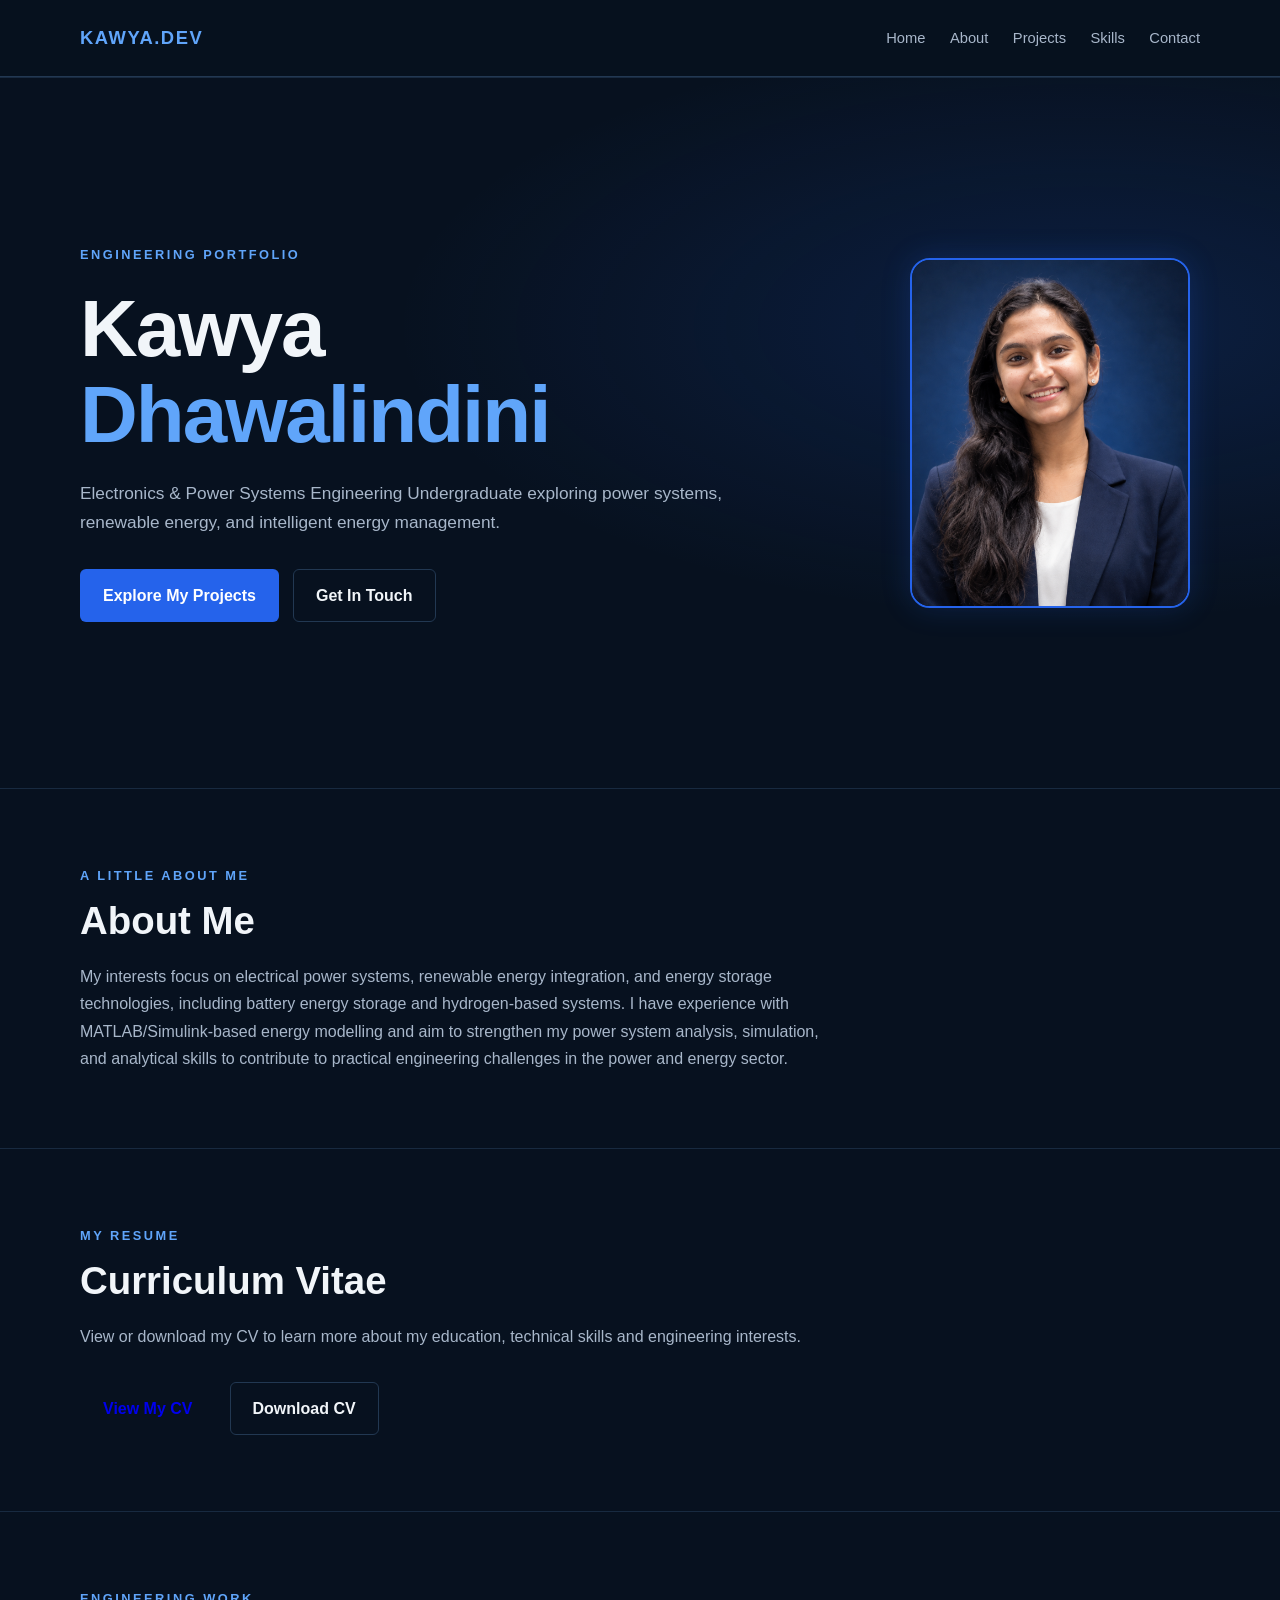
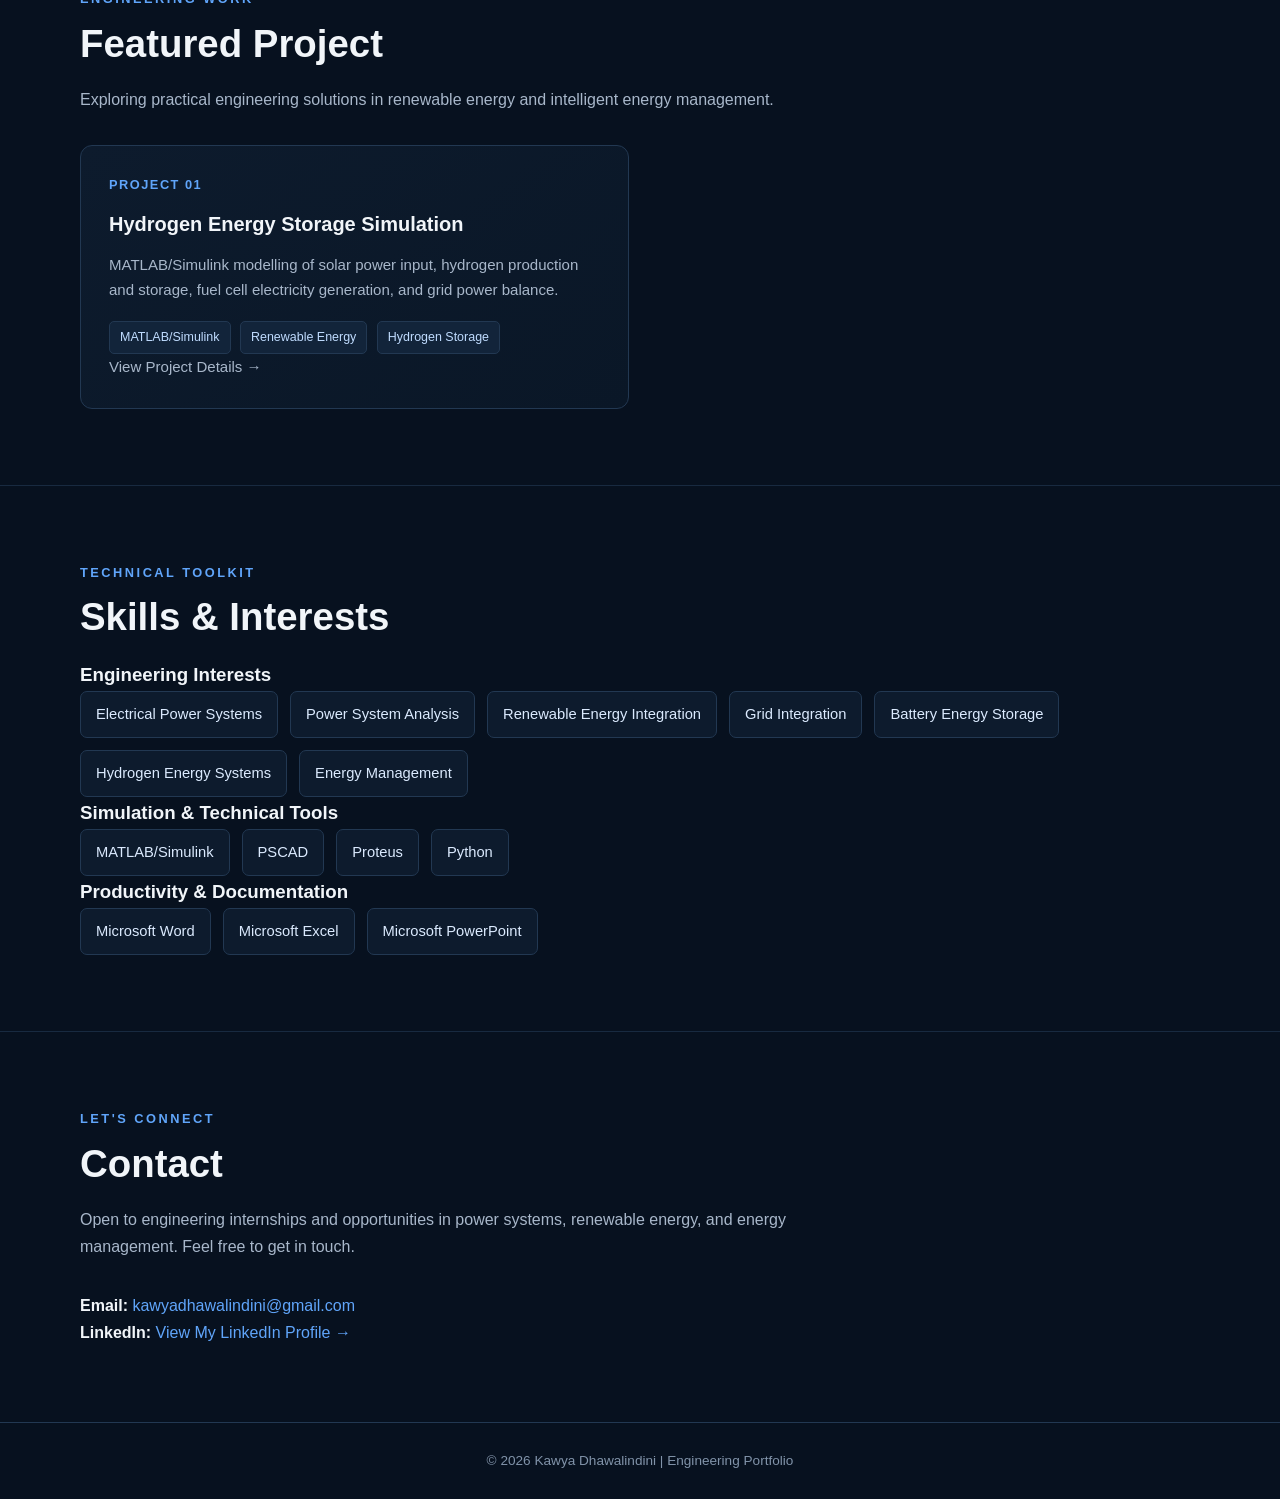
==== index.html @ c5584017 "Add files via upload" ====
<!DOCTYPE html>
<html lang="en">
<head>
    <meta charset="UTF-8">
    <meta name="viewport" content="width=device-width, initial-scale=1.0">
    <title>Kawya Dhawalindini | Engineering Portfolio</title>
    <meta name="description" content="Engineering portfolio showcasing power systems, renewable energy and energy storage projects.">
    <link rel="stylesheet" href="css/style.css">
    </head>

<body>

    <header>
        <div class="container">
            <nav>
                <div class="logo">KAWYA.DEV</div>

                <div>
                    <a href="#home">Home</a>
                    <a href="#about">About</a>
                    <a href="#projects">Projects</a>
                    <a href="#skills">Skills</a>
                    <a href="#contact">Contact</a>
                </div>
            </nav>
        </div>
    </header>

    <main>
       
<section class="hero" id="home">
    <div class="container hero-content">
        <div class="hero-text">
            <div class="eyebrow">Engineering Portfolio</div>

            <h1>
                Kawya<br>
                <span>Dhawalindini</span>
            </h1>

            <p>
                Electronics & Power Systems Engineering Undergraduate exploring power systems, renewable energy, and intelligent energy management. 
            </p>

            <div class="buttons">
                <a href="#projects" class="button primary">
                    Explore My Projects
                </a>

                <a href="#contact" class="button secondary">
                    Get In Touch
                </a>
            </div>
        </div>

        <div class="hero-image">
            <img src="images/profile.png"
                 alt="Kawya Dhawalindini - Engineering Portfolio">
        </div>
    </div>
</section>


       <section id="about">
    <div class="container">
        <div class="section-label">A little about me</div>
        <h2>About Me</h2>

        
<p class="about-text">
    My interests focus on electrical power systems,
    renewable energy integration, and energy storage
    technologies, including battery energy storage and
    hydrogen-based systems. I have experience with
    MATLAB/Simulink-based energy modelling and aim to
    strengthen my power system analysis, simulation, and
    analytical skills to contribute to practical engineering
    challenges in the power and energy sector.
</p>
    </div>
</section>

<section id="cv">
    <div class="container">
        <div class="section-label">My Resume</div>
        <h2>Curriculum Vitae</h2>

        <p class="section-intro">
            View or download my CV to learn more about my
            education, technical skills and engineering interests.
        </p>

        <div class="buttons">
            <a href="cv/Kawya_Dhawalindini_CV.pdf"
               class="button"
               target="_blank"
               rel="noopener noreferrer">
                View My CV
            </a>

           <a href="./cv/Kawya_Dhawalindini_CV.pdf"
   class="button secondary"
   download="Kawya_Dhawalindini_CV.pdf">
    Download CV
</a>
        </div>
    </div>
</section>

       

<section id="projects">
    <div class="container">
        <div class="section-label">Engineering Work</div>
        <h2>Featured Project</h2>

        <p class="section-intro">
            Exploring practical engineering solutions in renewable
            energy and intelligent energy management.
        </p>

        <div class="project-grid">

            <a class="project-card project-card-link"
               href="projects/project-04.html">

                <div class="project-number">PROJECT 01</div>

                <h3>Hydrogen Energy Storage Simulation</h3>

                <p>
                    MATLAB/Simulink modelling of solar power input,
                    hydrogen production and storage, fuel cell
                    electricity generation, and grid power balance.
                </p>

                <span class="tag">MATLAB/Simulink</span>
                <span class="tag">Renewable Energy</span>
                <span class="tag">Hydrogen Storage</span>

                <p class="project-link-text">
                    View Project Details →
                </p>
            </a>

        </div>
    </div>
</section>



      
<section id="skills">
    <div class="container">
        <div class="section-label">Technical Toolkit</div>
        <h2>Skills &amp; Interests</h2>

        <h3>Engineering Interests</h3>
        <div class="skills">
            <span class="skill">Electrical Power Systems</span>
            <span class="skill">Power System Analysis</span>
            <span class="skill">Renewable Energy Integration</span>
            <span class="skill">Grid Integration</span>
            <span class="skill">Battery Energy Storage</span>
            <span class="skill">Hydrogen Energy Systems</span>
            <span class="skill">Energy Management</span>
        </div>

        <h3>Simulation &amp; Technical Tools</h3>
        <div class="skills">
            <span class="skill">MATLAB/Simulink</span>
            <span class="skill">PSCAD</span>
            <span class="skill">Proteus</span>
            <span class="skill">Python</span>
        </div>

        <h3>Productivity &amp; Documentation</h3>
        <div class="skills">
            <span class="skill">Microsoft Word</span>
            <span class="skill">Microsoft Excel</span>
            <span class="skill">Microsoft PowerPoint</span>
        </div>
    </div>
</section>

    
<section id="contact">
    <div class="container">
        <div class="section-label">Let's Connect</div>
        <h2>Contact</h2>

        <p class="section-intro">
            Open to engineering internships and opportunities
            in power systems, renewable energy, and energy
            management. Feel free to get in touch.
        </p>

        <p>
            <strong>Email:</strong>
            <a class="contact-link"
               href="mailto:kawyadhawalindini@gmail.com">
                kawyadhawalindini@gmail.com
            </a>
        </p>

        <p>
            <strong>LinkedIn:</strong>
            <a class="contact-link"
               href="https://www.linkedin.com/in/kawya-dhawalindini-56b00a261"
               target="_blank"
               rel="noopener noreferrer">
                View My LinkedIn Profile →
            </a>
        </p>
    </div>
</section>

    </main>

   
<footer>
    <div class="container">
        &copy; <span id="year"></span> Kawya Dhawalindini
        | Engineering Portfolio
    </div>
</footer>

<script>
    document.getElementById("year").textContent =
        new Date().getFullYear();
</script>


</body>
</html>
---- css/style.css ----
/* ==================================
   KAWYA - ENGINEERING PORTFOLIO
   ================================== */

:root {
    --background: #07111f;
    --surface: #0d1b2d;
    --surface-light: #12243a;
    --border: #223852;
    --text: #f1f5f9;
    --muted: #a8b7ca;
    --blue: #60a5fa;
    --blue-strong: #2563eb;
}

* {
    margin: 0;
    padding: 0;
    box-sizing: border-box;
}

html {
    scroll-behavior: smooth;
    scroll-padding-top: 90px;
}

body {
    font-family: Arial, Helvetica, sans-serif;
    background: var(--background);
    color: var(--text);
    line-height: 1.7;
}

.container {
    width: min(90%, 1120px);
    margin-inline: auto;
}

/* NAVIGATION */

header {
    position: sticky;
    top: 0;
    z-index: 10;
    background: rgba(7, 17, 31, 0.94);
    border-bottom: 1px solid var(--border);
    backdrop-filter: blur(12px);
}

nav {
    min-height: 76px;
    display: flex;
    align-items: center;
    justify-content: space-between;
    gap: 24px;
}

.logo {
    color: var(--blue);
    font-size: 1.15rem;
    font-weight: 800;
    letter-spacing: 1.5px;
    white-space: nowrap;
}

nav a {
    display: inline-block;
    margin-left: 20px;
    color: var(--muted);
    text-decoration: none;
    font-size: 0.92rem;
    transition: color 0.2s ease;
}

nav a:hover,
.contact-link:hover {
    color: var(--blue);
}

/* HERO SECTION */

.hero {
    position: relative;
    min-height: 540px;
    display: flex;
    align-items: center;
    overflow: hidden;
    background:
        radial-gradient(
            ellipse at 85% 35%,
            rgba(37, 99, 235, 0.17),
            transparent 45%
        );
}

.hero .container {
    position: relative;
    z-index: 1;
    padding-block: 90px;
}

.eyebrow,
.section-label {
    color: var(--blue);
    font-size: 0.8rem;
    font-weight: 700;
    letter-spacing: 2.5px;
    text-transform: uppercase;
}

h1 {
    margin: 20px 0;
    font-size: clamp(2.8rem, 7vw, 5rem);
    line-height: 1.08;
    letter-spacing: -2px;
}

h1 span {
    color: var(--blue);
}

.hero p {
    max-width: 650px;
    color: var(--muted);
    font-size: 1.08rem;
}

.buttons {
    display: flex;
    flex-wrap: wrap;
    gap: 14px;
    margin-top: 32px;
}

.button {
    display: inline-block;
    padding: 12px 22px;
    border: 1px solid transparent;
    border-radius: 6px;
    text-decoration: none;
    font-weight: 700;
    transition: 0.2s ease;
}

.primary {
    background: var(--blue-strong);
    color: white;
}

.primary:hover {
    background: #3b82f6;
    transform: translateY(-2px);
}

.secondary {
    border-color: var(--border);
    color: var(--text);
}

.secondary:hover {
    border-color: var(--blue);
    color: var(--blue);
}

/* GENERAL SECTIONS */

section {
    padding-block: 76px;
    border-top: 1px solid rgba(34, 56, 82, 0.65);
}

h2 {
    margin: 10px 0 18px;
    font-size: clamp(1.8rem, 4vw, 2.4rem);
    line-height: 1.25;
}

.section-intro,
.about-text {
    max-width: 740px;
    color: var(--muted);
}

.section-intro {
    margin-bottom: 32px;
}


/* PROJECT CARDS */

.project-grid {
    display: grid;
    grid-template-columns: repeat(2, minmax(0, 1fr));
    gap: 22px;
}

.project-card {
    display: block;
    padding: 28px;
    background: linear-gradient(
        145deg,
        var(--surface),
        #0a1727
    );
    border: 1px solid var(--border);
    border-radius: 12px;
    color: inherit;
    text-decoration: none;
    cursor: pointer;
    transition:
        transform 0.25s ease,
        border-color 0.25s ease,
        box-shadow 0.25s ease;
}

.project-card:hover {
    transform: translateY(-5px);
    border-color: #3b82f6;
    box-shadow: 0 12px 32px rgba(0, 0, 0, 0.2);
}

.project-number {
    color: var(--blue);
    font-size: 0.8rem;
    font-weight: 800;
    letter-spacing: 1.5px;
}

.project-card h3 {
    margin-block: 14px;
    font-size: 1.25rem;
    line-height: 1.4;
}

.project-card p {
    color: var(--muted);
    font-size: 0.94rem;
}

.project-card .tag {
    display: inline-block;
    margin: 18px 5px 0 0;
    padding: 5px 10px;
    background: var(--surface-light);
    border: 1px solid var(--border);
    border-radius: 5px;
    color: #bfdbfe;
    font-size: 0.78rem;
}

.project-card:focus-visible {
    outline: 2px solid var(--blue);
    outline-offset: 3px;
}



/* TECHNICAL SKILLS */

.skills {
    display: flex;
    flex-wrap: wrap;
    gap: 12px;
}

.skill {
    padding: 10px 15px;
    background: var(--surface);
    border: 1px solid var(--border);
    border-radius: 7px;
    color: #dbeafe;
    font-size: 0.92rem;
}

/* CONTACT */

.contact-link {
    color: var(--blue);
    text-decoration: none;
    overflow-wrap: anywhere;
}

/* FOOTER */

footer {
    padding-block: 26px;
    border-top: 1px solid var(--border);
    color: #8193a9;
    text-align: center;
    font-size: 0.85rem;
}

/* MOBILE RESPONSIVENESS */

@media (max-width: 700px) {
    nav {
        padding-block: 16px;
        align-items: flex-start;
        flex-direction: column;
        gap: 12px;
    }

    nav > div:last-child {
        display: flex;
        flex-wrap: wrap;
        gap: 8px 14px;
    }

    nav a {
        margin: 0;
        font-size: 0.86rem;
    }

    .hero {
        min-height: auto;
    }

    .hero .container {
        padding-block: 75px;
    }

    h1 {
        letter-spacing: -1px;
    }

    section {
        padding-block: 58px;
    }

    .project-grid {
        grid-template-columns: 1fr;
    }

    .project-card {
        padding: 23px;
    }
}

@media (prefers-reduced-motion: reduce) {
    html {
        scroll-behavior: auto;
    }

    *,
    *::before,
    *::after {
        transition-duration: 0.01ms !important;
    }
}

.project-card-link {
    display: block;
    color: inherit;
    text-decoration: none;
}


/* HERO SECTION WITH PROFILE PHOTO */
.hero-content {
    display: flex;
    align-items: center;
    justify-content: space-between;
    gap: 50px;
}

.hero-text {
    flex: 1;
}

.hero-image {
    flex: 0 0 300px;
    display: flex;
    justify-content: center;
}

.hero-image img {
    width: 280px;
    height: 350px;
    object-fit: cover;
    object-position: center;
    border-radius: 20px;
    border: 2px solid #2563eb;
    box-shadow: 0 0 30px rgba(37, 99, 235, 0.2);
}

@media (max-width: 768px) {
    .hero-content {
        flex-direction: column-reverse;
        text-align: center;
    }

    .hero-image {
        flex: auto;
    }

    .hero-image img {
        width: 220px;
        height: 270px;
    }

    .hero-text .buttons {
        justify-content: center;
        flex-wrap: wrap;
    }
}
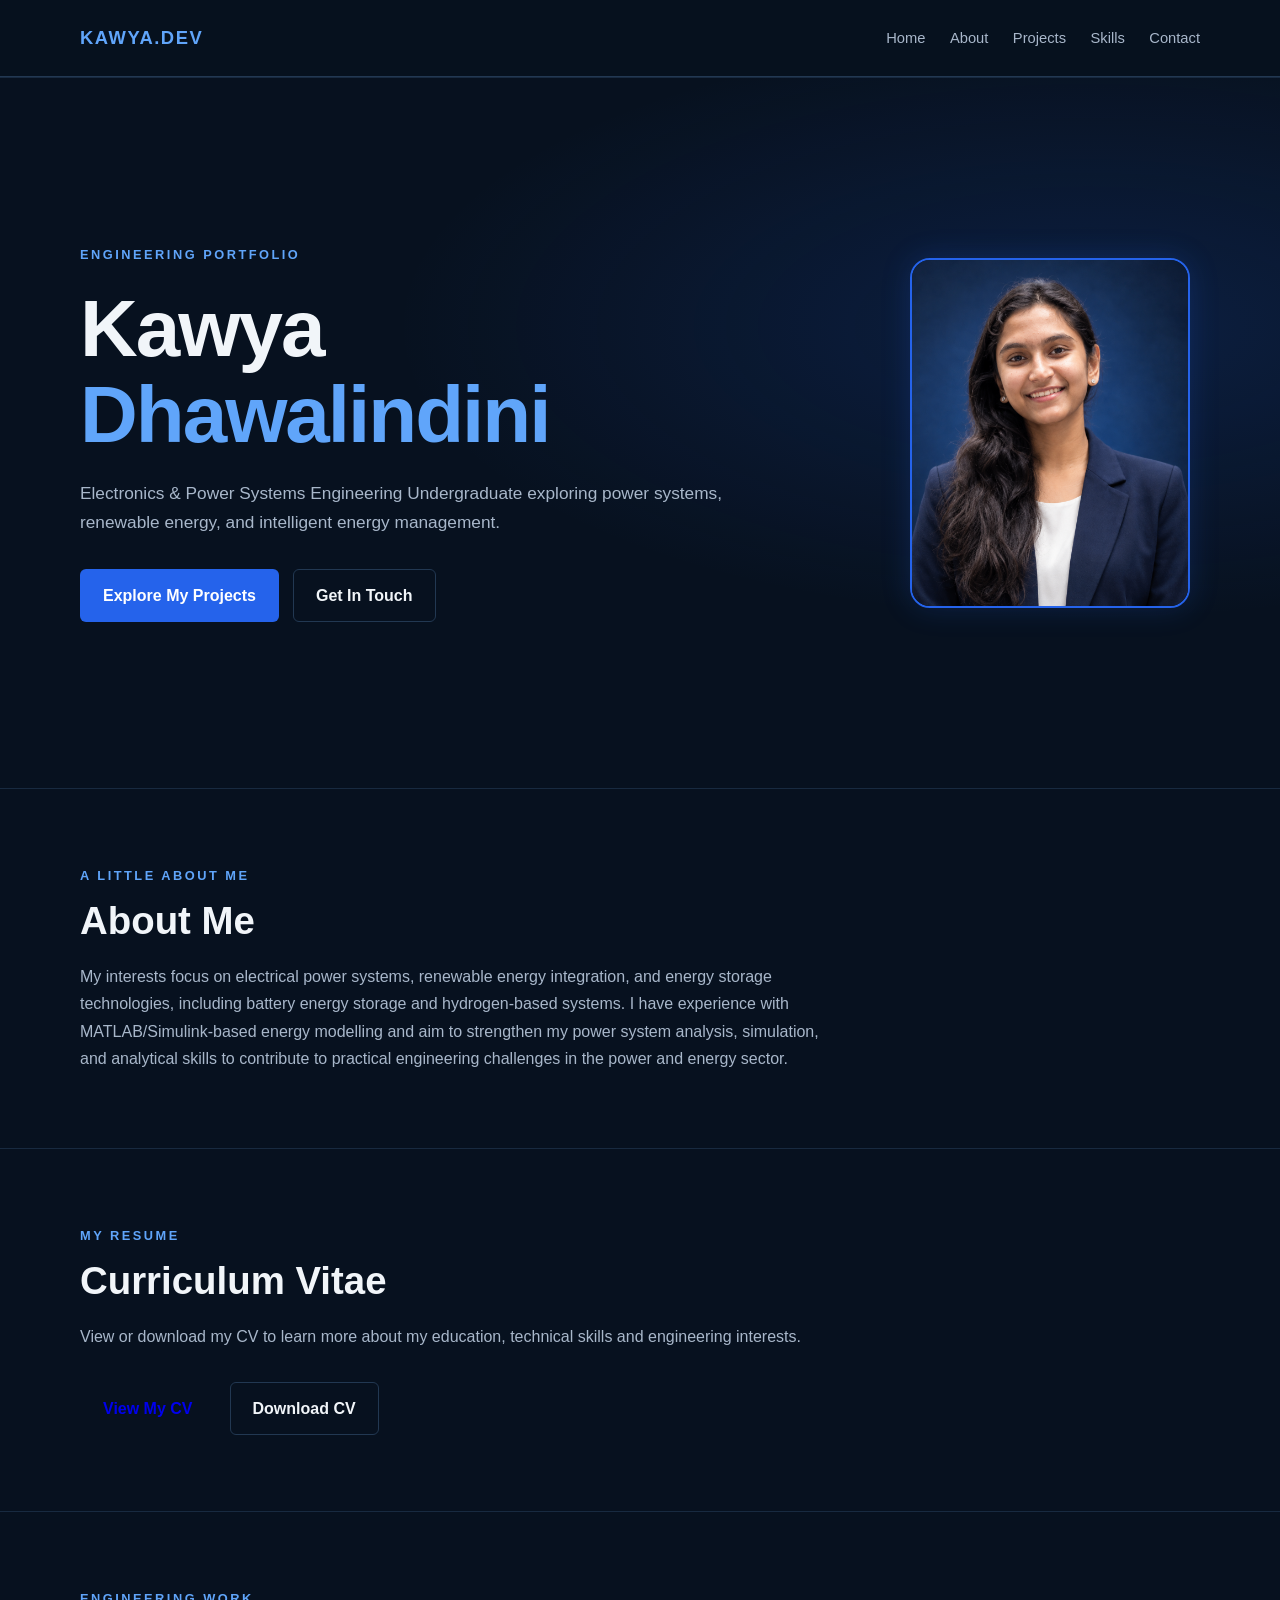
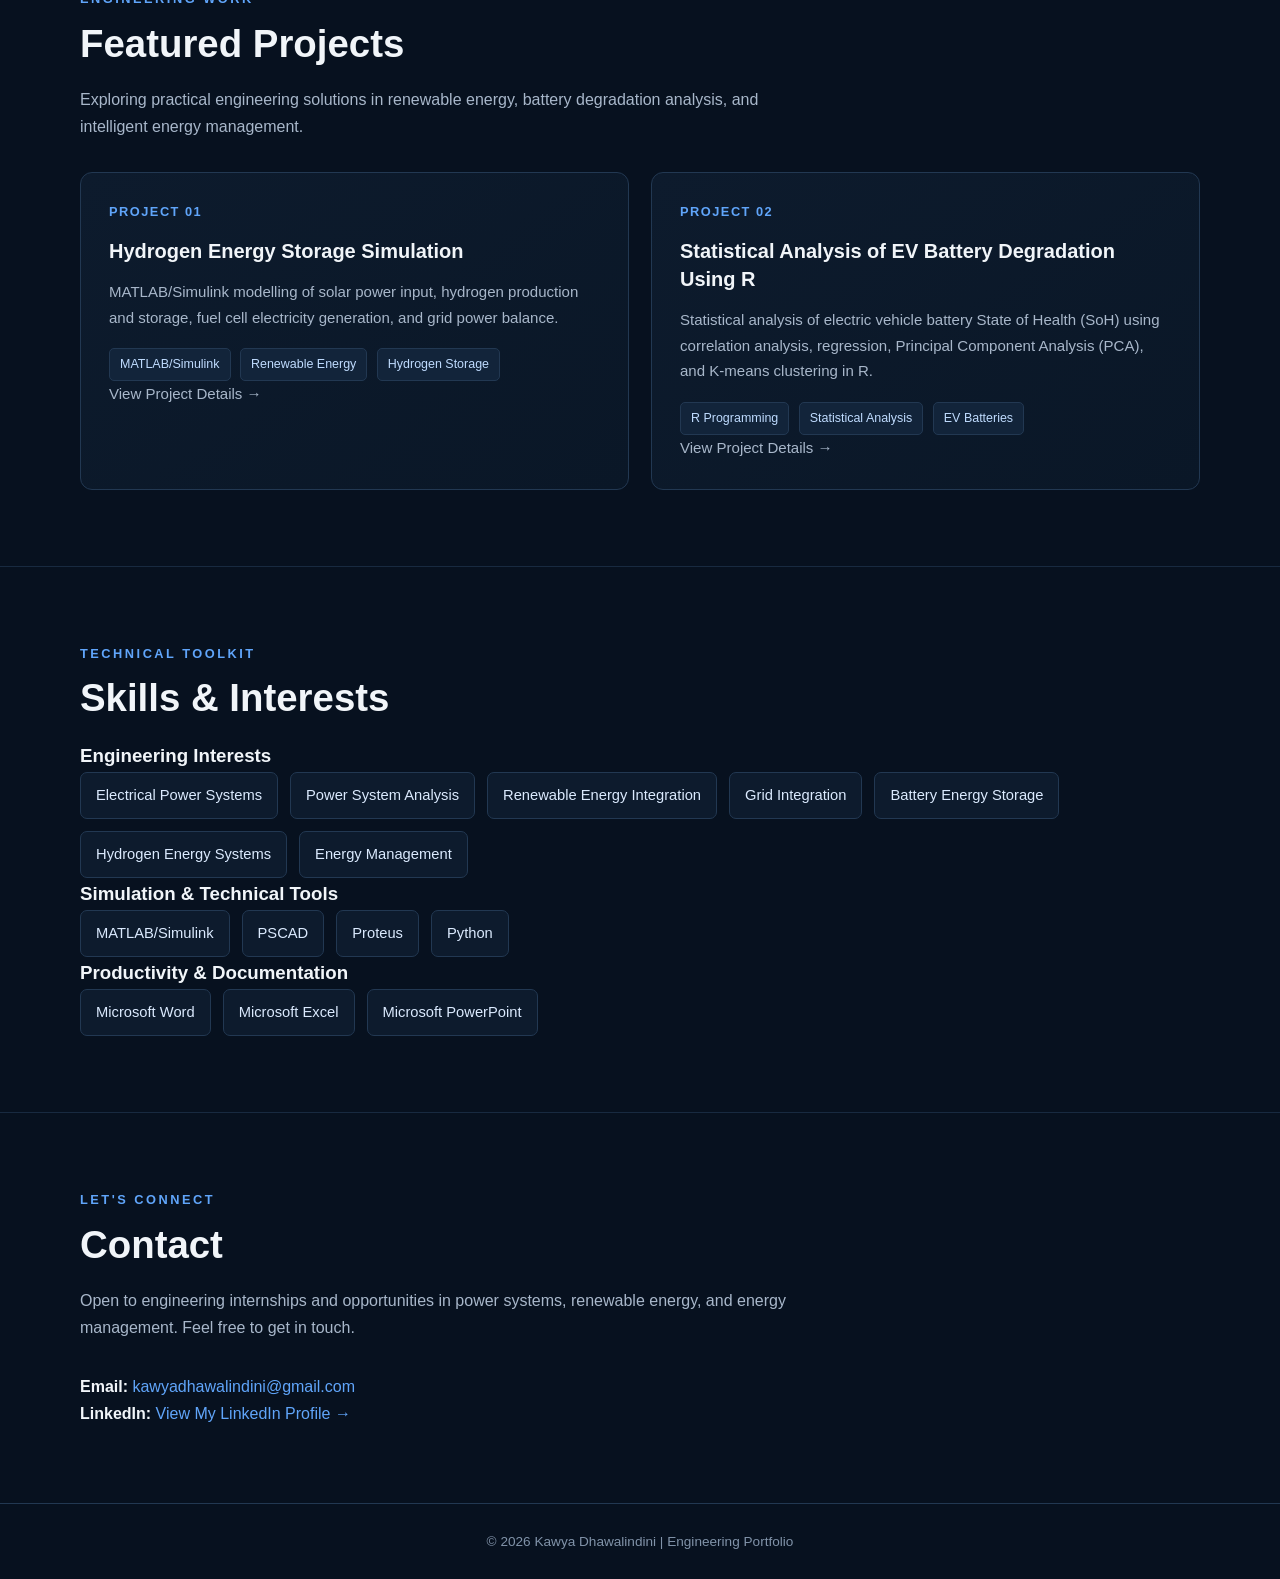
==== commit 10bf9a91: "Add files via upload" ====
--- a/index.html
+++ b/index.html
@@ -110,18 +110,21 @@
 
        
 
+
 <section id="projects">
     <div class="container">
         <div class="section-label">Engineering Work</div>
-        <h2>Featured Project</h2>
+        <h2>Featured Projects</h2>
 
         <p class="section-intro">
             Exploring practical engineering solutions in renewable
-            energy and intelligent energy management.
+            energy, battery degradation analysis, and intelligent
+            energy management.
         </p>
 
         <div class="project-grid">
 
+            <!-- Project 01: Hydrogen Energy Storage -->
             <a class="project-card project-card-link"
                href="projects/project-04.html">
 
@@ -144,9 +147,34 @@
                 </p>
             </a>
 
-        </div>
-    </div>
-</section>
+            <!-- Project 02: EV Battery Degradation -->
+            <a class="project-card project-card-link"
+               href="projects/project-05.html">
+
+                <div class="project-number">PROJECT 02</div>
+
+                <h3>Statistical Analysis of EV Battery Degradation Using R</h3>
+
+                <p>
+                    Statistical analysis of electric vehicle battery
+                    State of Health (SoH) using correlation analysis,
+                    regression, Principal Component Analysis (PCA),
+                    and K-means clustering in R.
+                </p>
+
+                <span class="tag">R Programming</span>
+                <span class="tag">Statistical Analysis</span>
+                <span class="tag">EV Batteries</span>
+
+                <p class="project-link-text">
+                    View Project Details →
+                </p>
+            </a>
+
+        </div>
+    </div>
+</section>
+
 
 
 
